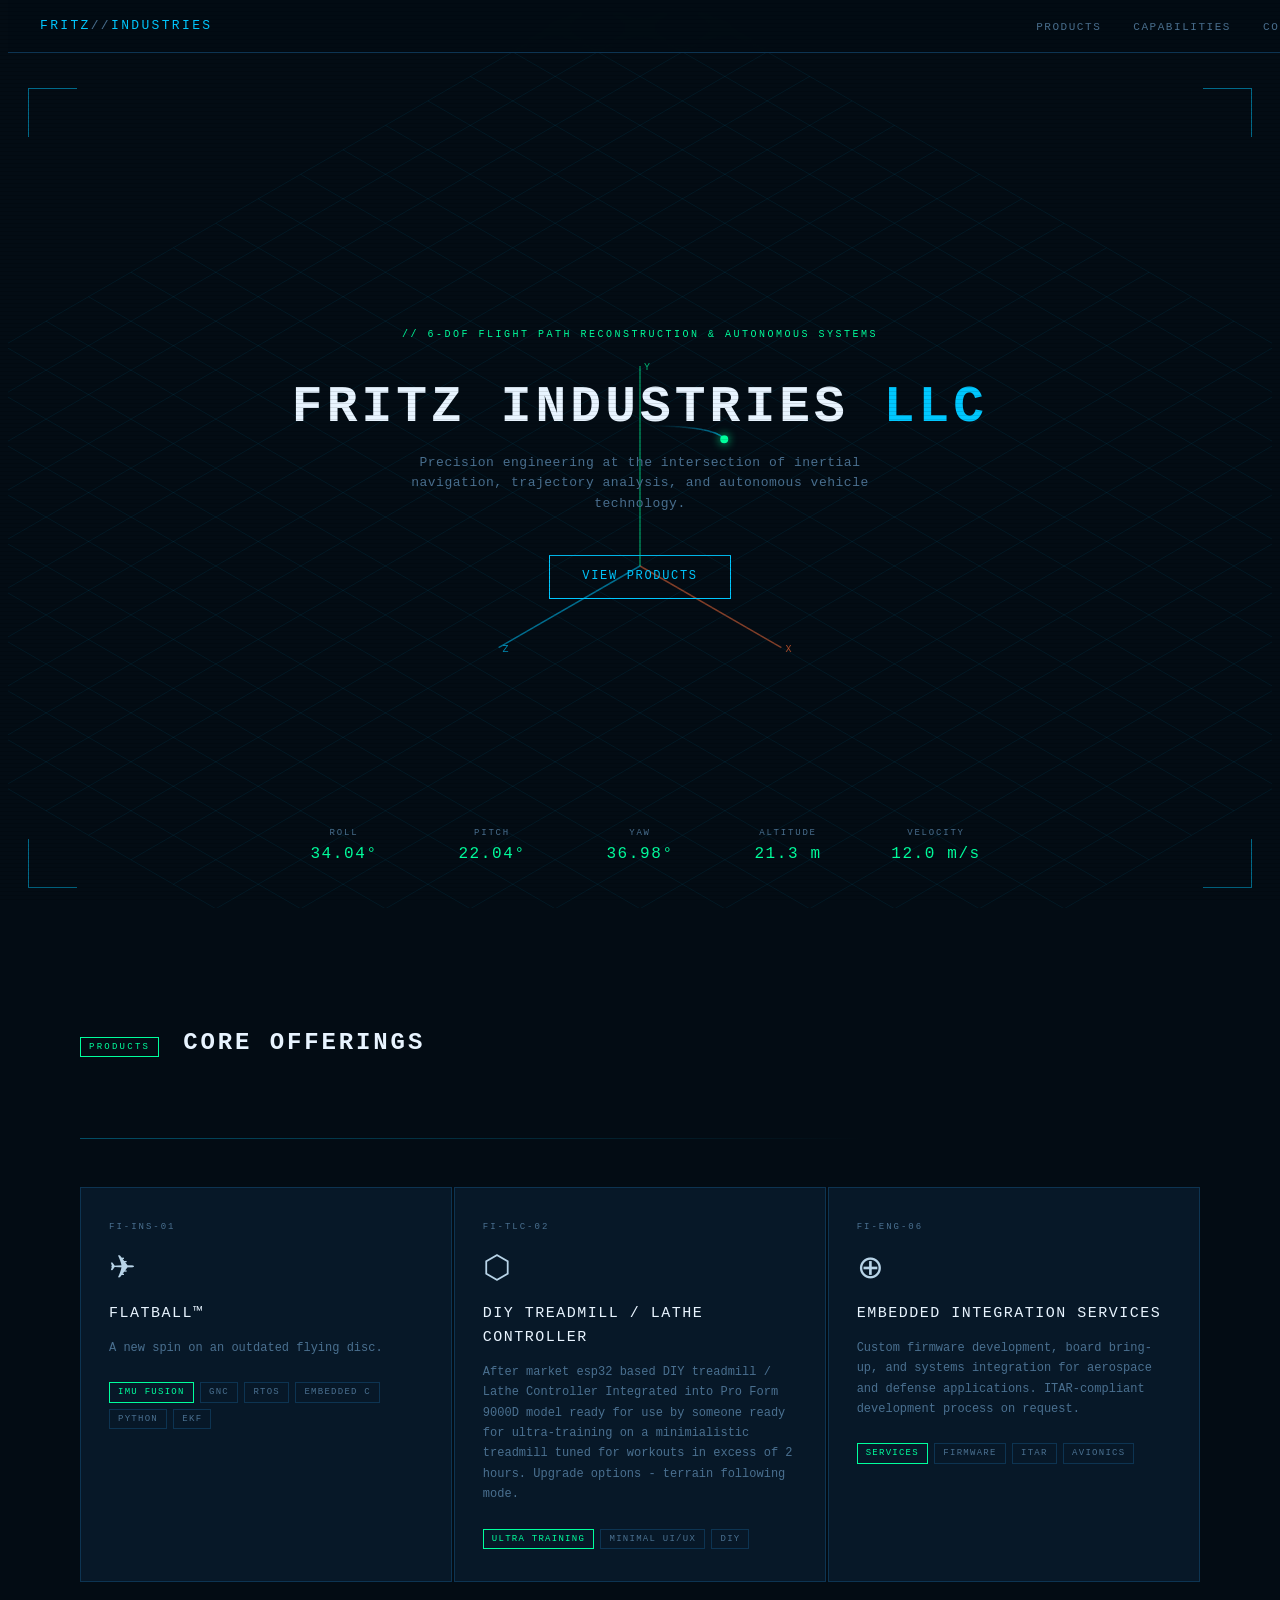
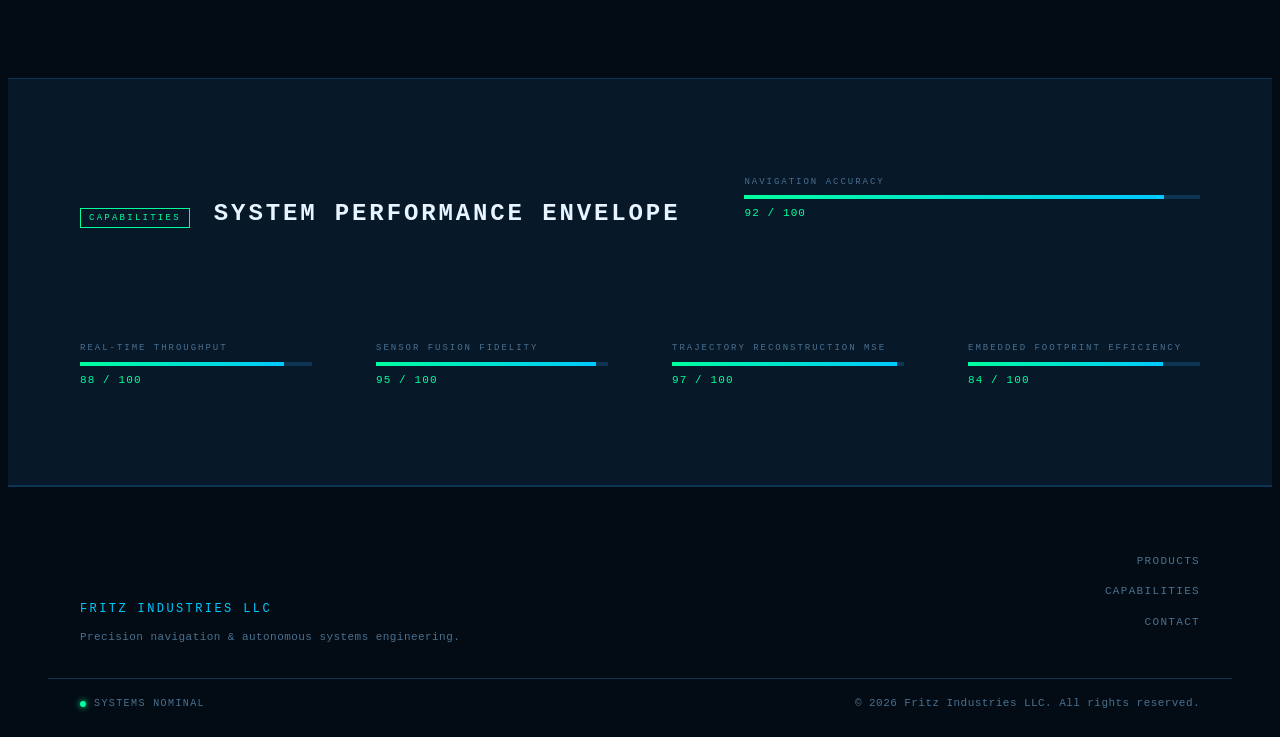
==== index.html @ d52415a7 "misc - fritz industries llc - landing page overhaul" ====
<!DOCTYPE html>
<html lang="en">
<head>
  <meta charset="UTF-8" />
  <meta name="viewport" content="width=device-width, initial-scale=1.0" />
  <title>Fritz Industries LLC</title>
  <link rel="stylesheet" href="/css/style.css" />
</head>
<body>

  <!-- ── Navigation ─────────────────────────────────────────────── -->
  <nav>
    <div class="nav-brand">Fritz<span>//</span>Industries</div>
    <ul class="nav-links">
      <li><a href="#products">Products</a></li>
      <li><a href="#capabilities">Capabilities</a></li>
      <li><a href="mailto:contact@fritzindustries.com">Contact</a></li>
    </ul>
  </nav>

  <!-- ── Hero ───────────────────────────────────────────────────── -->
  <div id="hero">
    <canvas id="flight-canvas"></canvas>

    <div class="bracket bracket-tl"></div>
    <div class="bracket bracket-tr"></div>
    <div class="bracket bracket-bl"></div>
    <div class="bracket bracket-br"></div>

    <div class="hero-content">
      <p class="hero-tag">// 6-DOF Flight Path Reconstruction &amp; Autonomous Systems</p>
      <h1 class="hero-title">Fritz&nbsp;Industries&nbsp;<em>LLC</em></h1>
      <p class="hero-sub">
        Precision engineering at the intersection of inertial navigation,
        trajectory analysis, and autonomous vehicle technology.
      </p>
      <a href="#products" class="hero-cta">View Products</a>
    </div>

    <div class="hud-strip">
      <div class="hud-item">
        <div class="hud-label">Roll</div>
        <div class="hud-value" id="hud-roll">0.00°</div>
      </div>
      <div class="hud-item">
        <div class="hud-label">Pitch</div>
        <div class="hud-value" id="hud-pitch">0.00°</div>
      </div>
      <div class="hud-item">
        <div class="hud-label">Yaw</div>
        <div class="hud-value" id="hud-yaw">0.00°</div>
      </div>
      <div class="hud-item">
        <div class="hud-label">Altitude</div>
        <div class="hud-value" id="hud-alt">0 m</div>
      </div>
      <div class="hud-item">
        <div class="hud-label">Velocity</div>
        <div class="hud-value" id="hud-vel">0 m/s</div>
      </div>
    </div>
  </div>

  <!-- ── Products ───────────────────────────────────────────────── -->
  <div id="products">
    <section>
      <div class="section-header">
        <span class="section-tag">Products</span>
        <h2 class="section-title">Core Offerings</h2>
      </div>
      <div class="divider"></div>

      <div class="products-grid">

        <div class="product-card">
          <div class="product-id">FI-INS-01</div>
          <span class="product-icon">✈</span>
          <div class="product-name">
		  <a 
			href="https://fritz-industries-llc.github.io/flatball/" 
			style="text-decoration: none; color: inherit;"
		  >
		  FLATBALL™
		  </a>
		  </div>
          <p class="product-desc">
			A new spin on an outdated flying disc.
          </p>
          <div class="product-tags">
            <span class="tag tag-accent">IMU Fusion</span>
            <span class="tag">GNC</span>
            <span class="tag">RTOS</span>
            <span class="tag">Embedded C</span>
            <span class="tag">Python</span>
            <span class="tag">EKF</span>
          </div>
        </div>

        <div class="product-card">
          <div class="product-id">FI-TLC-02</div>
          <span class="product-icon">⬡</span>
          <div class="product-name">DIY Treadmill / Lathe Controller</div>
          <p class="product-desc">
			After market esp32 based DIY treadmill / Lathe Controller
			Integrated into Pro Form 9000D model ready for use by someone
			ready for ultra-training on a minimialistic treadmill tuned for
			workouts in excess of 2 hours.
			Upgrade options - terrain following mode.
          </p>
          <div class="product-tags">
            <span class="tag tag-accent">Ultra Training</span>
            <span class="tag">Minimal UI/UX</span>
            <span class="tag">DIY</span>
          </div>
        </div>

        <div class="product-card">
          <div class="product-id">FI-ENG-06</div>
          <span class="product-icon">⊕</span>
          <div class="product-name">Embedded Integration Services</div>
          <p class="product-desc">
            Custom firmware development, board bring-up, and systems integration
            for aerospace and defense applications. ITAR-compliant development
            process on request.
          </p>
          <div class="product-tags">
            <span class="tag tag-accent">Services</span>
            <span class="tag">Firmware</span>
            <span class="tag">ITAR</span>
            <span class="tag">Avionics</span>
          </div>
        </div>

      </div>
    </section>
  </div>

  <!-- ── Capabilities ────────────────────────────────────────────── -->
  <div id="capabilities">
    <section>
      <div class="section-header">
        <span class="section-tag">Capabilities</span>
        <h2 class="section-title">System Performance Envelope</h2>
      </div>

      <div class="capability">
        <div class="cap-label">Navigation Accuracy</div>
        <div class="cap-bar-wrap"><div class="cap-bar" data-width="92" style="width:0"></div></div>
        <div class="cap-value">92 / 100</div>
      </div>

      <div class="capability">
        <div class="cap-label">Real-Time Throughput</div>
        <div class="cap-bar-wrap"><div class="cap-bar" data-width="88" style="width:0"></div></div>
        <div class="cap-value">88 / 100</div>
      </div>

      <div class="capability">
        <div class="cap-label">Sensor Fusion Fidelity</div>
        <div class="cap-bar-wrap"><div class="cap-bar" data-width="95" style="width:0"></div></div>
        <div class="cap-value">95 / 100</div>
      </div>

      <div class="capability">
        <div class="cap-label">Trajectory Reconstruction MSE</div>
        <div class="cap-bar-wrap"><div class="cap-bar" data-width="97" style="width:0"></div></div>
        <div class="cap-value">97 / 100</div>
      </div>

      <div class="capability">
        <div class="cap-label">Embedded Footprint Efficiency</div>
        <div class="cap-bar-wrap"><div class="cap-bar" data-width="84" style="width:0"></div></div>
        <div class="cap-value">84 / 100</div>
      </div>
    </section>
  </div>

  <!-- ── Footer ─────────────────────────────────────────────────── -->
  <footer>
    <div class="footer-inner">
      <div>
        <div class="footer-brand">Fritz Industries LLC</div>
        <div class="footer-copy">
          Precision navigation &amp; autonomous systems engineering.
        </div>
      </div>
      <ul class="footer-links">
        <li><a href="#products">Products</a></li>
        <li><a href="#capabilities">Capabilities</a></li>
        <li><a href="mailto:contact@fritzindustries.com">Contact</a></li>
      </ul>
    </div>
    <div class="footer-bottom">
      <div class="footer-status">
        <span class="status-dot"></span>
        Systems nominal
      </div>
      <div class="footer-copy">
        &copy; <span id="yr"></span> Fritz Industries LLC. All rights reserved.
      </div>
    </div>
  </footer>

  <!-- ── Scripts ─────────────────────────────────────────────────── -->
  <script>
    /* ── Year ─────────────────────────────────────────────────── */
    document.getElementById('yr').textContent = new Date().getFullYear();

    /* ── Capability bars (Intersection Observer) ──────────────── */
    const bars = document.querySelectorAll('.cap-bar');
    const barObserver = new IntersectionObserver((entries) => {
      entries.forEach(e => {
        if (e.isIntersecting) {
          const w = e.target.dataset.width;
          e.target.style.width = w + '%';
          barObserver.unobserve(e.target);
        }
      });
    }, { threshold: 0.2 });
    bars.forEach(b => barObserver.observe(b));

    /* ── 6-DOF Flight Path Canvas ─────────────────────────────── */
    (function () {
      const canvas = document.getElementById('flight-canvas');
      const ctx    = canvas.getContext('2d');

      // Simulation state
      const sim = {
        t: 0,
        roll: 0, pitch: 0, yaw: 0,
        x: 0, y: 0, z: 0,
        vx: 0, vy: 0, vz: 0,
      };

      // Stored path in screen-space
      const pathPts = [];
      const MAX_PTS = 600;

      function resize() {
        canvas.width  = canvas.offsetWidth;
        canvas.height = canvas.offsetHeight;
      }
      window.addEventListener('resize', resize);
      resize();

      // Project a 3-D point (x, y, z) — simple isometric-ish projection
      function project(x, y, z, cx, cy, scale) {
        const ix = cx + (x - z) * 0.707 * scale;
        const iy = cy + (x + z) * 0.408 * scale - y * scale;
        return [ix, iy];
      }

      // Draw a dim grid on the "floor" (y = 0 plane)
      function drawGrid(cx, cy, scale) {
        ctx.strokeStyle = 'rgba(0,200,255,0.07)';
        ctx.lineWidth = 1;
        const N = 12, S = 6;
        for (let i = -N; i <= N; i++) {
          const [ax, ay] = project(i * S, 0, -N * S, cx, cy, scale);
          const [bx, by] = project(i * S, 0,  N * S, cx, cy, scale);
          ctx.beginPath();
          ctx.moveTo(ax, ay);
          ctx.lineTo(bx, by);
          ctx.stroke();

          const [cx2, cy2] = project(-N * S, 0, i * S, cx, cy, scale);
          const [dx2, dy2] = project( N * S, 0, i * S, cx, cy, scale);
          ctx.beginPath();
          ctx.moveTo(cx2, cy2);
          ctx.lineTo(dx2, dy2);
          ctx.stroke();
        }
      }

      // Draw axes
      function drawAxes(cx, cy, scale) {
        const O = project(0, 0, 0, cx, cy, scale);
        const axes = [
          { end: project(20, 0, 0, cx, cy, scale), color: '#ff6b35', label: 'X' },
          { end: project(0, 20, 0, cx, cy, scale), color: '#00ff9d', label: 'Y' },
          { end: project(0, 0, 20, cx, cy, scale), color: '#00c8ff', label: 'Z' },
        ];
        axes.forEach(a => {
          ctx.strokeStyle = a.color;
          ctx.lineWidth = 1.5;
          ctx.globalAlpha = 0.5;
          ctx.beginPath();
          ctx.moveTo(O[0], O[1]);
          ctx.lineTo(a.end[0], a.end[1]);
          ctx.stroke();
          ctx.globalAlpha = 0.7;
          ctx.fillStyle = a.color;
          ctx.font = '10px Courier New';
          ctx.fillText(a.label, a.end[0] + 4, a.end[1] + 4);
        });
        ctx.globalAlpha = 1;
      }

      // Simulate 6-DOF motion (smooth Lissajous-inspired trajectory)
      function stepSim(dt) {
        sim.t += dt;
        const t = sim.t;

        // Angular rates (simple sinusoidal)
        sim.roll  += (Math.sin(t * 0.4) * 35 + Math.cos(t * 0.7) * 15) * dt;
        sim.pitch += (Math.sin(t * 0.3) * 25 + Math.cos(t * 0.5) * 10) * dt;
        sim.yaw   += (Math.cos(t * 0.25) * 20 + Math.sin(t * 0.6) * 12) * dt;

        // Body-frame velocity → world-frame (simplified)
        const cr = Math.cos(sim.roll  * Math.PI / 180);
        const sr = Math.sin(sim.roll  * Math.PI / 180);
        const cp = Math.cos(sim.pitch * Math.PI / 180);
        const sp = Math.sin(sim.pitch * Math.PI / 180);
        const cy = Math.cos(sim.yaw   * Math.PI / 180);
        const sy = Math.sin(sim.yaw   * Math.PI / 180);

        const spd = 12;
        sim.vx = spd * (cp * cy);
        sim.vy = spd * (sr * sp * cy - cr * sy);
        sim.vz = spd * (cr * sp * cy + sr * sy);

        sim.x += sim.vx * dt;
        sim.y += sim.vy * dt;
        sim.z += sim.vz * dt;

        // Altitude oscillation
        sim.y = Math.sin(t * 0.18) * 28 + Math.cos(t * 0.11) * 14;
      }

      let last = 0;
      function frame(ts) {
        const dt = Math.min((ts - last) / 1000, 0.05);
        last = ts;

        const W = canvas.width, H = canvas.height;
        ctx.clearRect(0, 0, W, H);

        const cx    = W * 0.5;
        const cy    = H * 0.62;
        const scale = Math.min(W, H) / 90;

        drawGrid(cx, cy, scale);
        drawAxes(cx, cy, scale);

        stepSim(dt);

        // Record projected point
        const [px, py] = project(sim.x % 60, sim.y, sim.z % 60, cx, cy, scale);
        pathPts.push([px, py]);
        if (pathPts.length > MAX_PTS) pathPts.shift();

        // Draw path
        if (pathPts.length > 2) {
          ctx.lineWidth = 1.5;
          for (let i = 1; i < pathPts.length; i++) {
            const alpha = (i / pathPts.length) * 0.85;
            ctx.strokeStyle = `rgba(0, 200, 255, ${alpha})`;
            ctx.beginPath();
            ctx.moveTo(pathPts[i - 1][0], pathPts[i - 1][1]);
            ctx.lineTo(pathPts[i][0],     pathPts[i][1]);
            ctx.stroke();
          }
          // Current position dot
          const last2 = pathPts[pathPts.length - 1];
          ctx.fillStyle = '#00ff9d';
          ctx.shadowColor = '#00ff9d';
          ctx.shadowBlur = 10;
          ctx.beginPath();
          ctx.arc(last2[0], last2[1], 4, 0, Math.PI * 2);
          ctx.fill();
          ctx.shadowBlur = 0;
        }

        // Update HUD readouts
        document.getElementById('hud-roll').textContent  = (sim.roll % 360).toFixed(2) + '°';
        document.getElementById('hud-pitch').textContent = (sim.pitch % 360).toFixed(2) + '°';
        document.getElementById('hud-yaw').textContent   = (sim.yaw % 360).toFixed(2) + '°';
        document.getElementById('hud-alt').textContent   = sim.y.toFixed(1) + ' m';
        const vel = Math.sqrt(sim.vx*sim.vx + sim.vy*sim.vy + sim.vz*sim.vz);
        document.getElementById('hud-vel').textContent   = vel.toFixed(1) + ' m/s';

        requestAnimationFrame(frame);
      }

      requestAnimationFrame(frame);
    })();
  </script>

</body>
</html>
---- css/style.css ----
<style>
    /* ─── Reset & Base ─────────────────────────────────────────── */
    *, *::before, *::after { box-sizing: border-box; margin: 0; padding: 0; }

    :root {
      --bg:        #030c14;
      --surface:   #071828;
      --border:    #0d3452;
      --accent:    #00c8ff;
      --accent2:   #00ff9d;
      --warn:      #ff6b35;
      --text:      #b8d4e8;
      --text-dim:  #4a7090;
      --mono:      "Courier New", Courier, monospace;
    }

    html { scroll-behavior: smooth; }

    body {
      background: var(--bg);
      color: var(--text);
      font-family: var(--mono);
      font-size: 14px;
      line-height: 1.6;
      overflow-x: hidden;
    }

    a { color: var(--accent); text-decoration: none; }
    a:hover { color: var(--accent2); }

    /* ─── Scanline overlay ──────────────────────────────────────── */
    body::after {
      content: "";
      position: fixed;
      inset: 0;
      background: repeating-linear-gradient(
        to bottom,
        transparent 0px,
        transparent 3px,
        rgba(0,0,0,0.10) 3px,
        rgba(0,0,0,0.10) 4px
      );
      pointer-events: none;
      z-index: 9999;
    }

    /* ─── Navigation ────────────────────────────────────────────── */
    nav {
      position: fixed;
      top: 0;
      width: 100%;
      background: rgba(3, 12, 20, 0.92);
      border-bottom: 1px solid var(--border);
      backdrop-filter: blur(6px);
      z-index: 100;
      padding: 0 2rem;
      display: flex;
      align-items: center;
      justify-content: space-between;
      height: 52px;
    }

    .nav-brand {
      font-size: 13px;
      letter-spacing: 0.18em;
      text-transform: uppercase;
      color: var(--accent);
      white-space: nowrap;
    }
    .nav-brand span { color: var(--text-dim); }

    .nav-links { display: flex; gap: 2rem; list-style: none; }
    .nav-links a {
      font-size: 11px;
      letter-spacing: 0.14em;
      text-transform: uppercase;
      color: var(--text-dim);
      transition: color 0.2s;
    }
    .nav-links a:hover { color: var(--accent); }

    /* ─── Hero ──────────────────────────────────────────────────── */
    #hero {
      position: relative;
      min-height: 100vh;
      display: flex;
      flex-direction: column;
      align-items: center;
      justify-content: center;
      overflow: hidden;
    }

    #flight-canvas {
      position: absolute;
      inset: 0;
      width: 100%;
      height: 100%;
    }

    .hero-content {
      position: relative;
      z-index: 2;
      text-align: center;
      padding: 0 1.5rem;
      max-width: 800px;
    }

    .hero-tag {
      font-size: 10px;
      letter-spacing: 0.25em;
      text-transform: uppercase;
      color: var(--accent2);
      margin-bottom: 1.2rem;
    }

    .hero-title {
      font-size: clamp(1.8rem, 5vw, 3.2rem);
      letter-spacing: 0.08em;
      text-transform: uppercase;
      color: #e8f4ff;
      line-height: 1.15;
      margin-bottom: 1rem;
    }

    .hero-title em {
      font-style: normal;
      color: var(--accent);
    }

    .hero-sub {
      font-size: 13px;
      color: var(--text-dim);
      max-width: 520px;
      margin: 0 auto 2.5rem;
      letter-spacing: 0.04em;
    }

    .hero-cta {
      display: inline-block;
      border: 1px solid var(--accent);
      color: var(--accent);
      padding: 0.7rem 2rem;
      letter-spacing: 0.14em;
      text-transform: uppercase;
      font-size: 12px;
      transition: background 0.2s, color 0.2s;
    }
    .hero-cta:hover {
      background: var(--accent);
      color: var(--bg);
    }

    /* HUD readouts */
    .hud-strip {
      position: absolute;
      bottom: 2.5rem;
      left: 0;
      right: 0;
      display: flex;
      justify-content: center;
      gap: 3rem;
      z-index: 2;
      flex-wrap: wrap;
      padding: 0 1rem;
    }

    .hud-item {
      text-align: center;
      min-width: 100px;
    }

    .hud-label {
      font-size: 9px;
      letter-spacing: 0.2em;
      text-transform: uppercase;
      color: var(--text-dim);
      margin-bottom: 2px;
    }

    .hud-value {
      font-size: 16px;
      letter-spacing: 0.1em;
      color: var(--accent2);
    }

    /* top-left / top-right corner brackets */
    .bracket {
      position: absolute;
      width: 48px;
      height: 48px;
      z-index: 2;
      opacity: 0.5;
    }
    .bracket-tl { top: 80px; left: 20px; border-top: 1px solid var(--accent); border-left: 1px solid var(--accent); }
    .bracket-tr { top: 80px; right: 20px; border-top: 1px solid var(--accent); border-right: 1px solid var(--accent); }
    .bracket-bl { bottom: 20px; left: 20px; border-bottom: 1px solid var(--accent); border-left: 1px solid var(--accent); }
    .bracket-br { bottom: 20px; right: 20px; border-bottom: 1px solid var(--accent); border-right: 1px solid var(--accent); }

    /* ─── Section Scaffold ──────────────────────────────────────── */
    section { padding: 6rem 2rem; max-width: 1120px; margin: 0 auto; }

    .section-header {
      margin-bottom: 3.5rem;
      display: flex;
      align-items: baseline;
      gap: 1.5rem;
    }

    .section-tag {
      font-size: 9px;
      letter-spacing: 0.25em;
      text-transform: uppercase;
      color: var(--accent2);
      border: 1px solid var(--accent2);
      padding: 2px 8px;
      white-space: nowrap;
    }

    .section-title {
      font-size: clamp(1.1rem, 2.5vw, 1.5rem);
      letter-spacing: 0.12em;
      text-transform: uppercase;
      color: #e8f4ff;
    }

    .divider {
      width: 100%;
      height: 1px;
      background: linear-gradient(to right, var(--accent) 0%, transparent 70%);
      margin-bottom: 3rem;
      opacity: 0.35;
    }

    /* ─── Products ──────────────────────────────────────────────── */
    #products { background: transparent; }

    .products-grid {
      display: grid;
      grid-template-columns: repeat(auto-fill, minmax(300px, 1fr));
      gap: 1.5px;
    }

    .product-card {
      background: var(--surface);
      border: 1px solid var(--border);
      padding: 2rem 1.75rem;
      position: relative;
      transition: border-color 0.25s, transform 0.2s;
      overflow: hidden;
    }

    .product-card::before {
      content: "";
      position: absolute;
      top: 0; left: 0; right: 0;
      height: 2px;
      background: linear-gradient(to right, var(--accent), transparent);
      opacity: 0;
      transition: opacity 0.25s;
    }

    .product-card:hover {
      border-color: var(--accent);
      transform: translateY(-3px);
    }
    .product-card:hover::before { opacity: 1; }

    .product-id {
      font-size: 9px;
      letter-spacing: 0.22em;
      text-transform: uppercase;
      color: var(--text-dim);
      margin-bottom: 1.2rem;
    }

    .product-icon {
      font-size: 2rem;
      margin-bottom: 1rem;
      display: block;
      line-height: 1;
    }

    .product-name {
      font-size: 15px;
      letter-spacing: 0.1em;
      text-transform: uppercase;
      color: #e8f4ff;
      margin-bottom: 0.75rem;
    }

    .product-desc {
      font-size: 12px;
      color: var(--text-dim);
      line-height: 1.7;
      margin-bottom: 1.5rem;
    }

    .product-tags {
      display: flex;
      flex-wrap: wrap;
      gap: 0.4rem;
    }

    .tag {
      font-size: 9px;
      letter-spacing: 0.14em;
      text-transform: uppercase;
      border: 1px solid var(--border);
      color: var(--text-dim);
      padding: 2px 8px;
    }

    .tag-accent { border-color: var(--accent2); color: var(--accent2); }

    /* ─── Capabilities Bar ──────────────────────────────────────── */
    #capabilities {
      border-top: 1px solid var(--border);
      border-bottom: 1px solid var(--border);
      background: var(--surface);
    }

    #capabilities section {
      display: flex;
      flex-wrap: wrap;
      gap: 2rem 4rem;
      align-items: flex-start;
    }

    .capability {
      flex: 1 1 220px;
    }

    .cap-label {
      font-size: 9px;
      letter-spacing: 0.22em;
      text-transform: uppercase;
      color: var(--text-dim);
      margin-bottom: 6px;
    }

    .cap-bar-wrap {
      height: 4px;
      background: var(--border);
      margin-bottom: 6px;
      position: relative;
    }

    .cap-bar {
      height: 100%;
      background: linear-gradient(to right, var(--accent2), var(--accent));
      transition: width 1.5s ease;
    }

    .cap-value {
      font-size: 11px;
      color: var(--accent2);
      letter-spacing: 0.1em;
    }

    /* ─── Footer ────────────────────────────────────────────────── */
    footer {
      border-top: 1px solid var(--border);
      background: var(--bg);
    }

    .footer-inner {
      max-width: 1120px;
      margin: 0 auto;
      padding: 3rem 2rem 2rem;
      display: grid;
      grid-template-columns: 1fr auto;
      gap: 2rem;
      align-items: end;
    }

    .footer-brand {
      font-size: 12px;
      letter-spacing: 0.2em;
      text-transform: uppercase;
      color: var(--accent);
      margin-bottom: 0.6rem;
    }

    .footer-copy {
      font-size: 11px;
      color: var(--text-dim);
      letter-spacing: 0.04em;
    }

    .footer-links {
      list-style: none;
      display: flex;
      flex-direction: column;
      align-items: flex-end;
      gap: 0.5rem;
    }

    .footer-links a {
      font-size: 11px;
      letter-spacing: 0.12em;
      text-transform: uppercase;
      color: var(--text-dim);
      transition: color 0.2s;
    }
    .footer-links a:hover { color: var(--accent); }

    .footer-bottom {
      max-width: 1120px;
      margin: 0 auto;
      padding: 1rem 2rem;
      border-top: 1px solid var(--border);
      display: flex;
      justify-content: space-between;
      align-items: center;
      flex-wrap: wrap;
      gap: 0.5rem;
    }

    .footer-status {
      display: flex;
      align-items: center;
      gap: 0.5rem;
      font-size: 10px;
      letter-spacing: 0.14em;
      text-transform: uppercase;
      color: var(--text-dim);
    }

    .status-dot {
      width: 6px; height: 6px;
      border-radius: 50%;
      background: var(--accent2);
      box-shadow: 0 0 6px var(--accent2);
      animation: pulse 2s infinite;
    }

    @keyframes pulse {
      0%, 100% { opacity: 1; }
      50%       { opacity: 0.3; }
    }

    /* ─── Responsive tweaks ─────────────────────────────────────── */
    @media (max-width: 640px) {
      .nav-links { display: none; }
      .hud-strip { gap: 1.5rem; }
      .footer-inner { grid-template-columns: 1fr; }
      .footer-links { align-items: flex-start; }
    }
  </style>
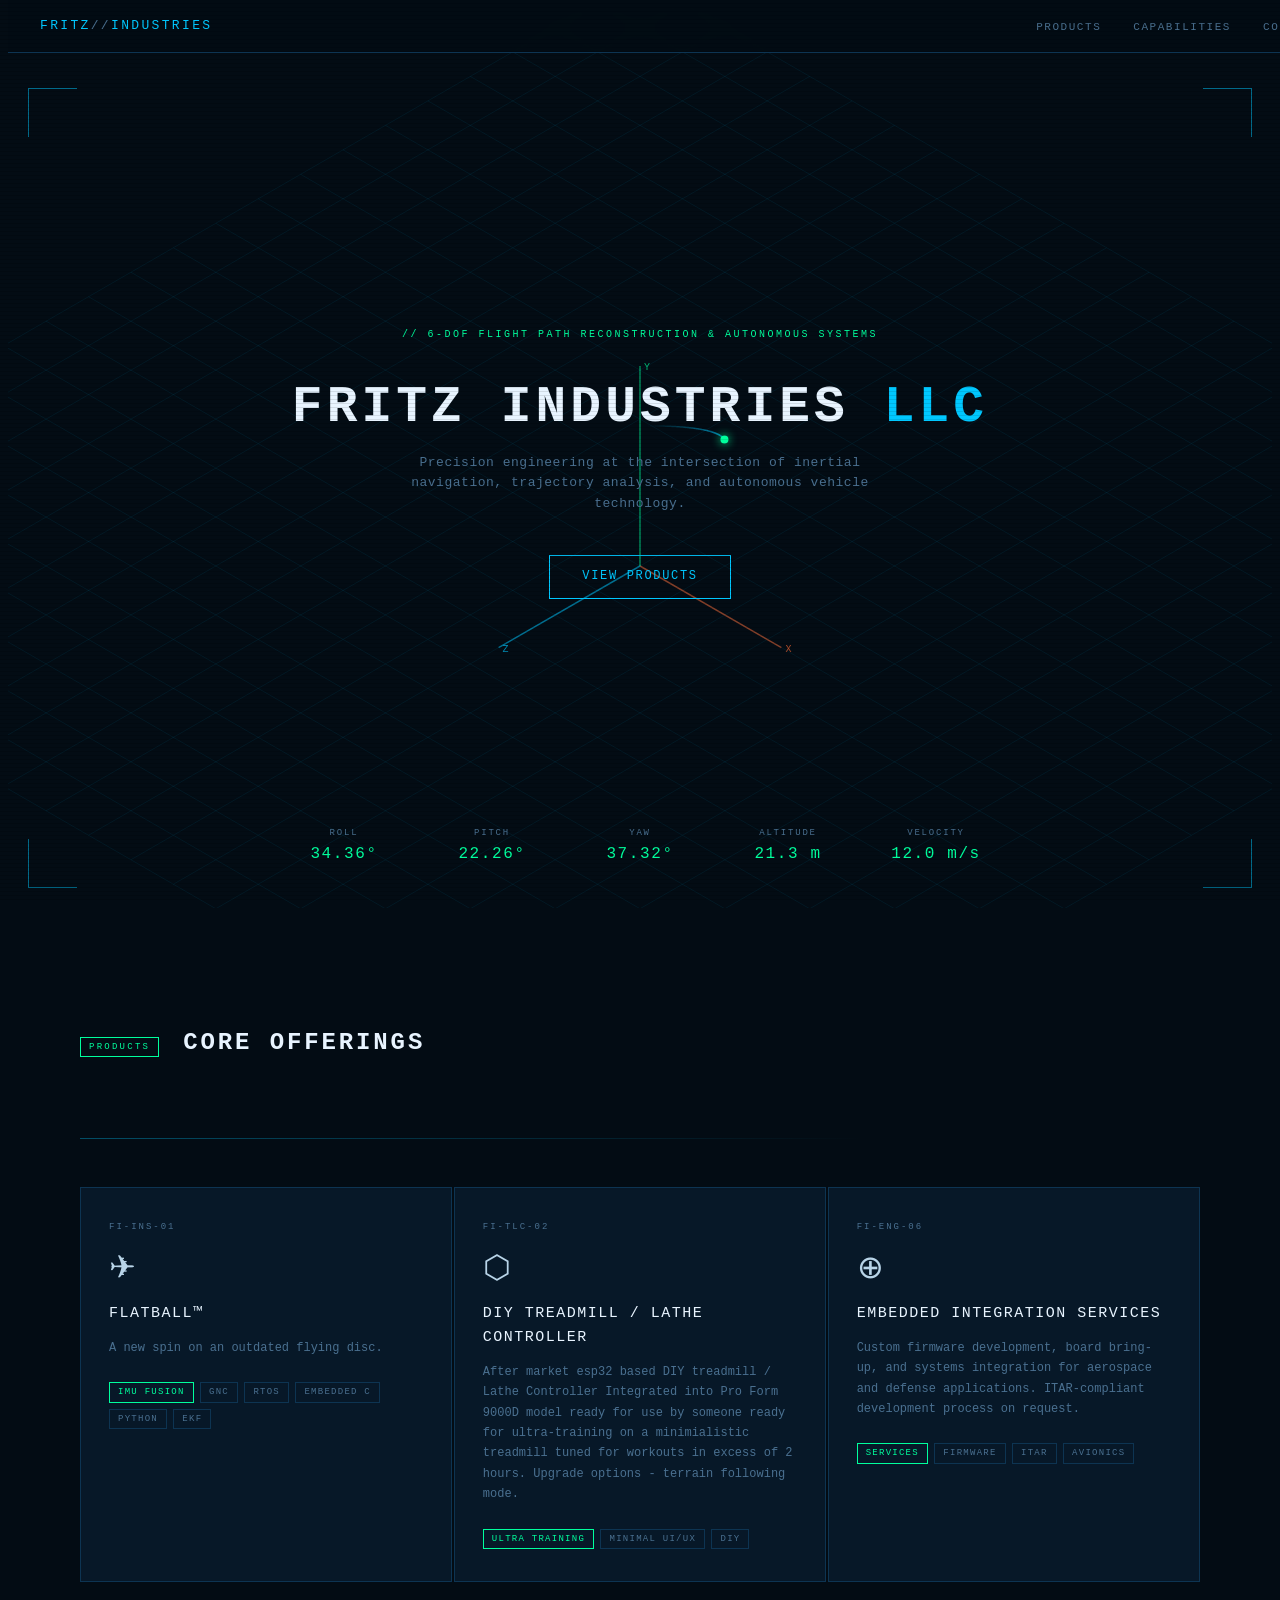
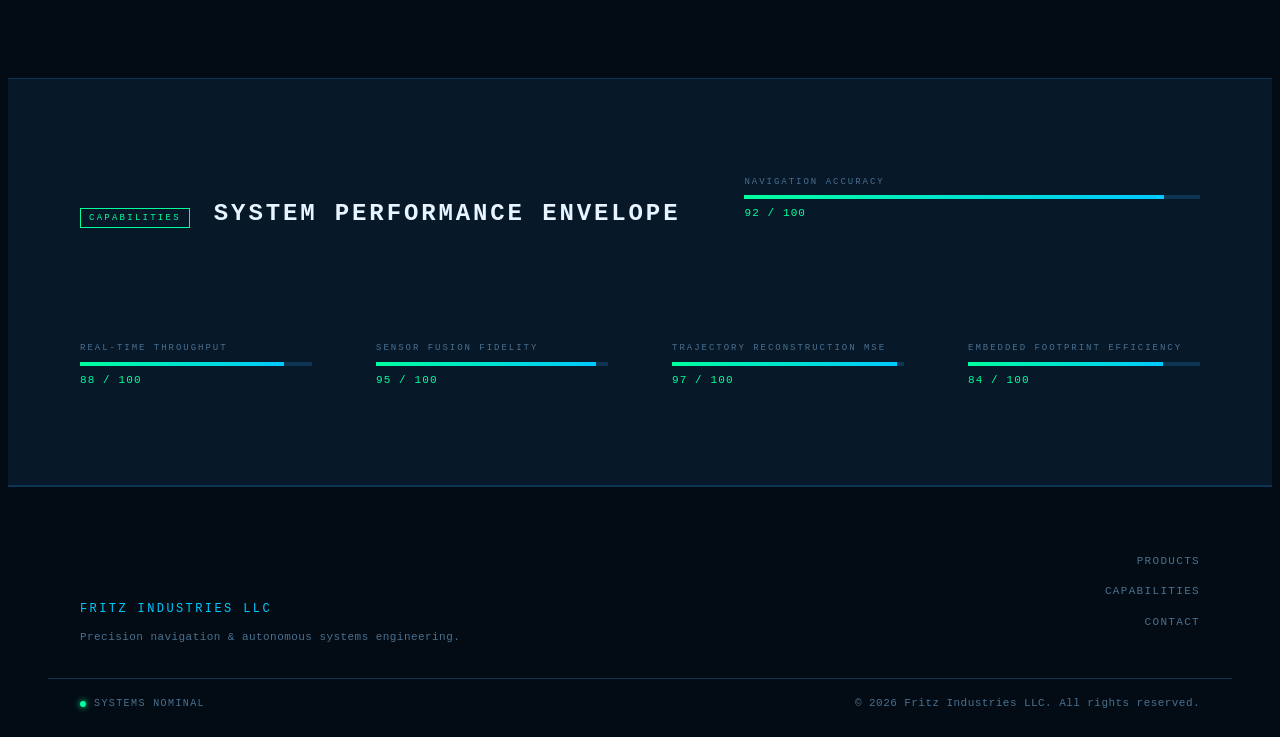
==== commit cf5c840a: "misc - fritz industries llc - landing page overhaul" ====
--- a/index.html
+++ b/index.html
@@ -77,7 +77,7 @@
           <span class="product-icon">✈</span>
           <div class="product-name">
 		  <a 
-			href="https://fritz-industries-llc.github.io/flatball/" 
+			href="https://fritz-industries-llc.github.io/products/flatball/index.html" 
 			style="text-decoration: none; color: inherit;"
 		  >
 		  FLATBALL™
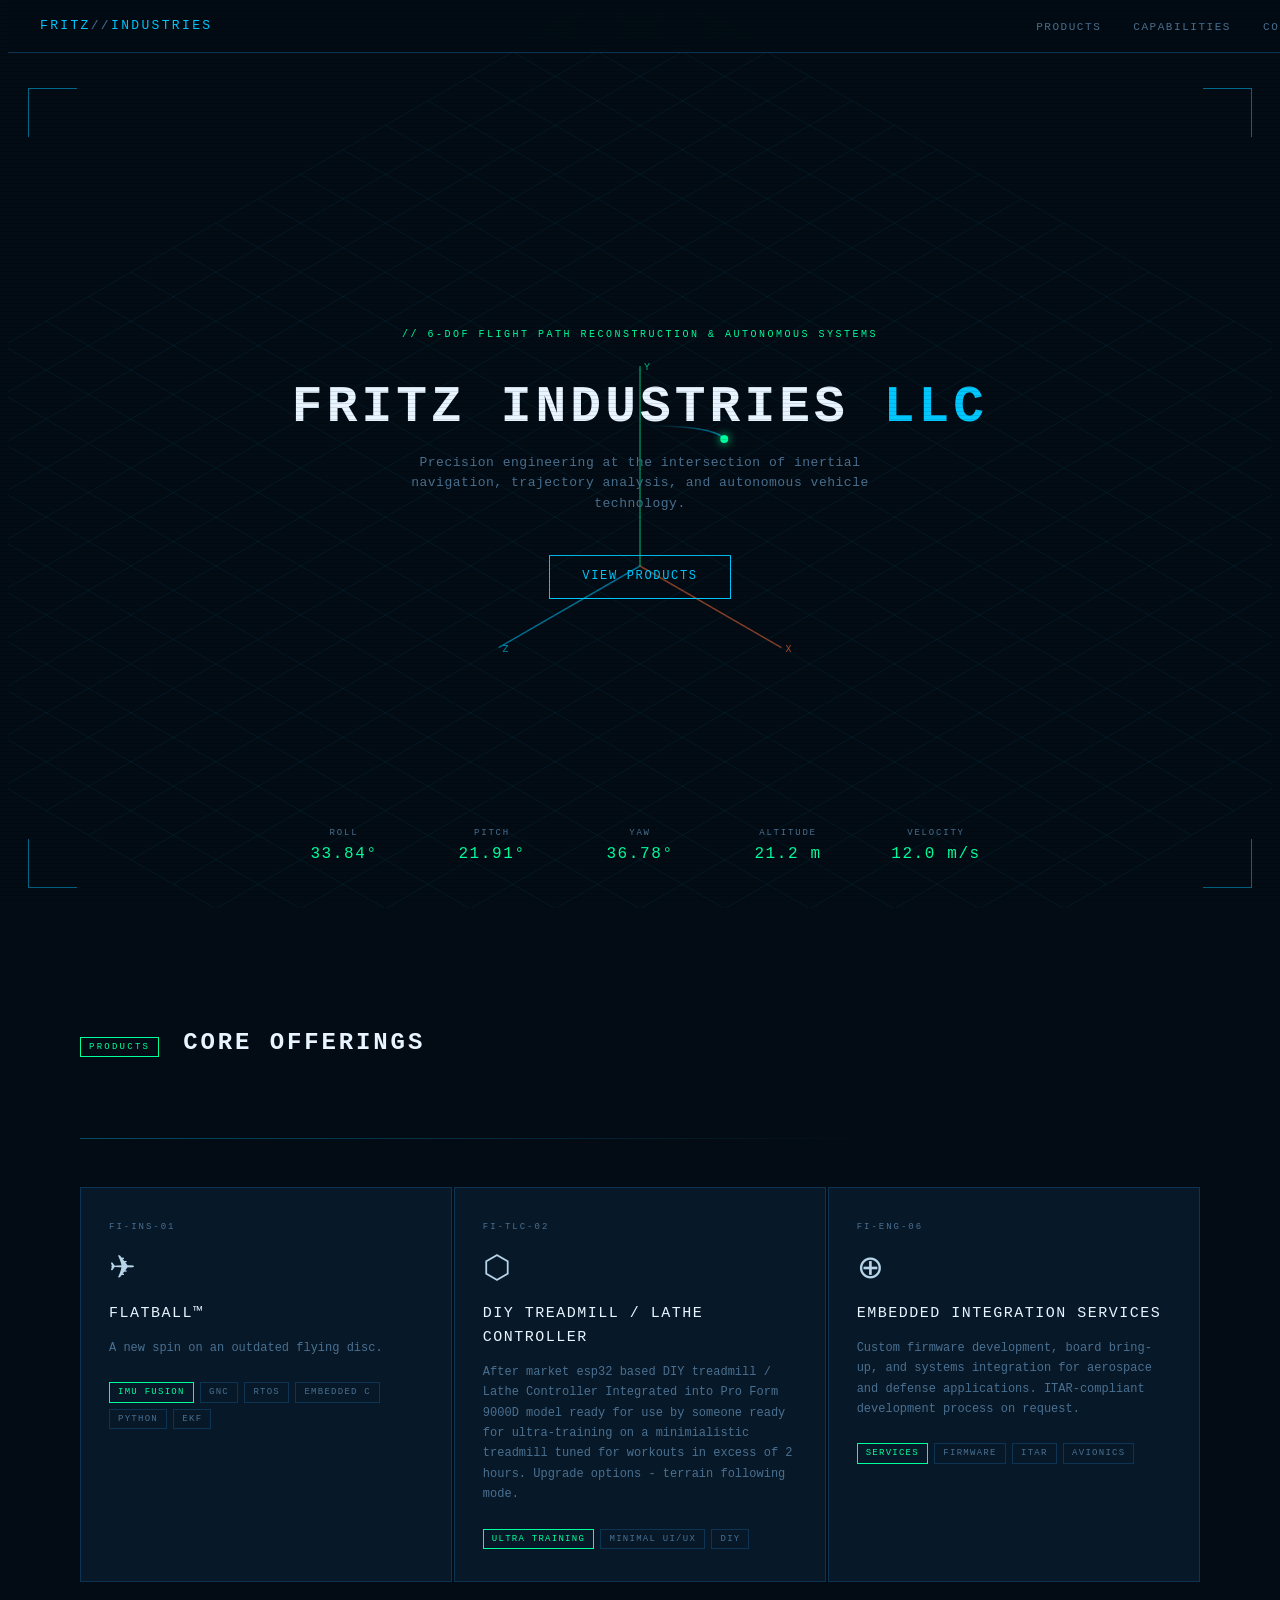
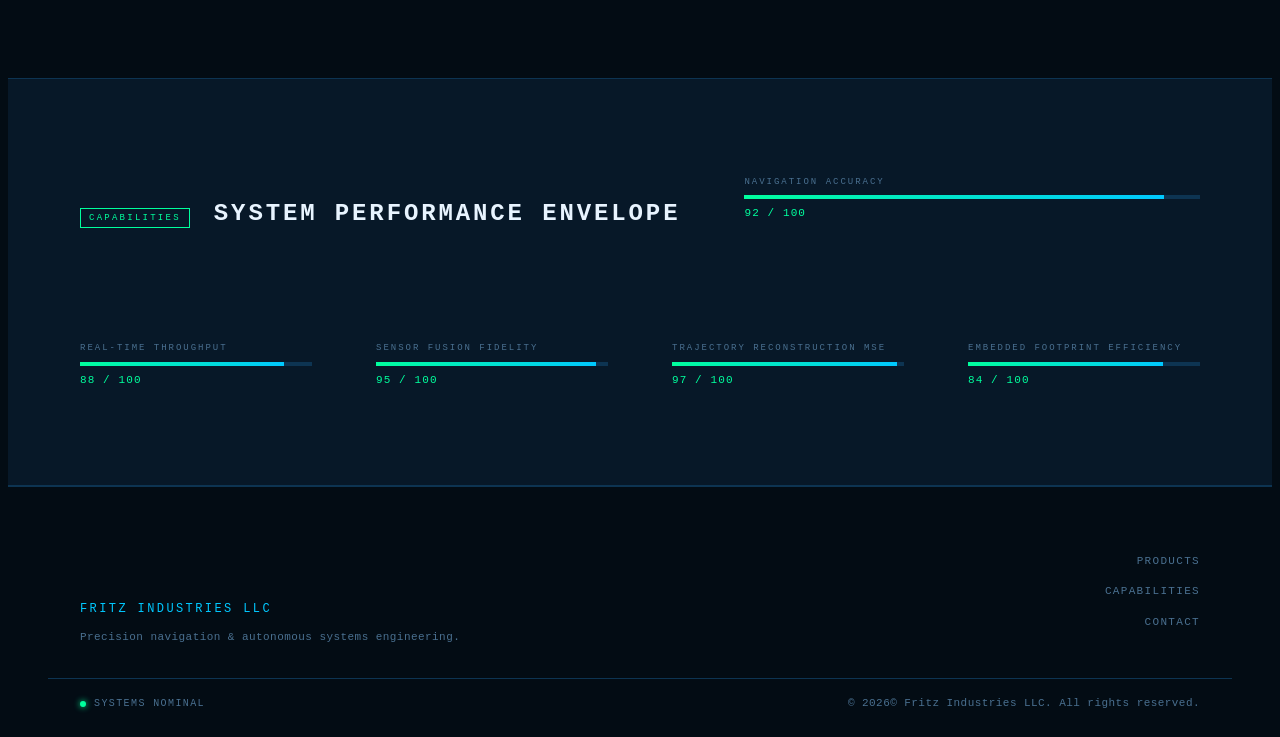
==== commit 4a02eb43: "misc - fritz industries llc - flatball --> flatball™ wherever possible..." ====
--- a/index.html
+++ b/index.html
@@ -196,7 +196,7 @@
         Systems nominal
       </div>
       <div class="footer-copy">
-        &copy; <span id="yr"></span> Fritz Industries LLC. All rights reserved.
+        &copy; <span id="yr"></span>© Fritz Industries LLC. All rights reserved.
       </div>
     </div>
   </footer>
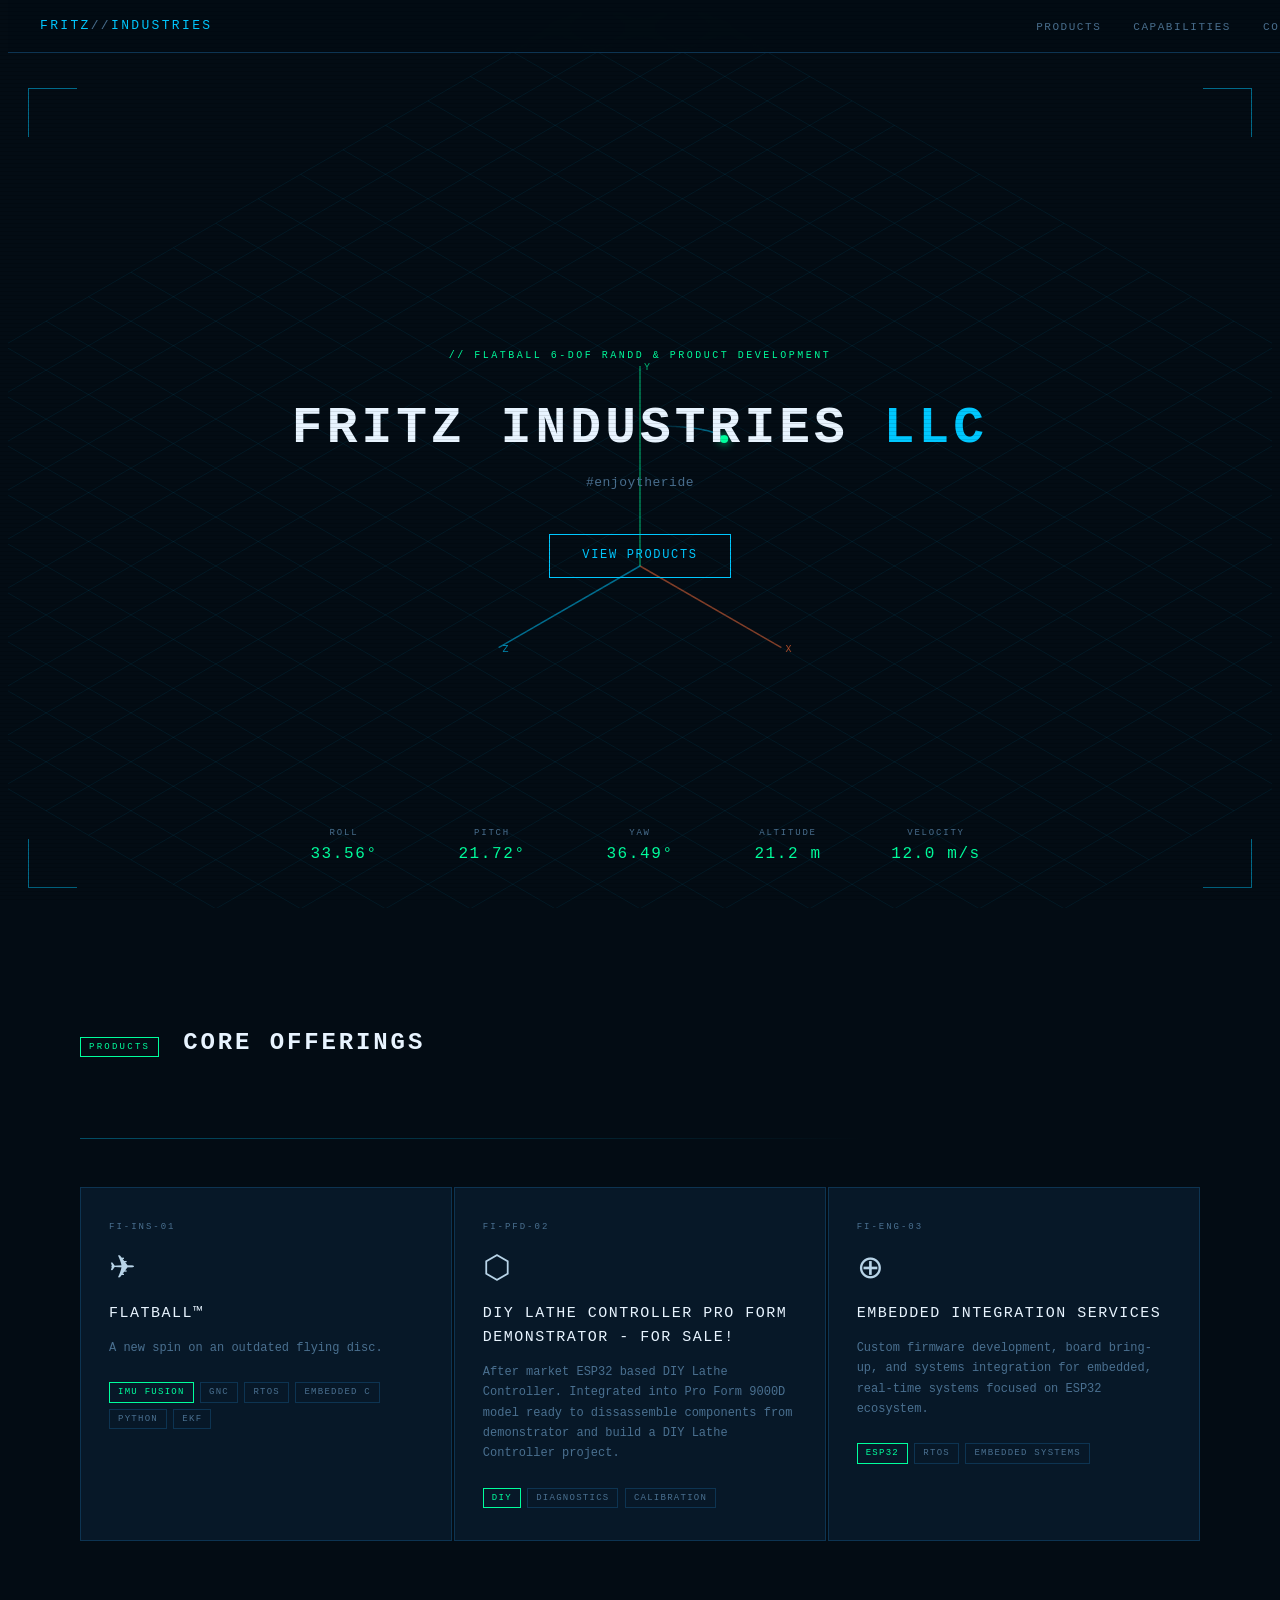
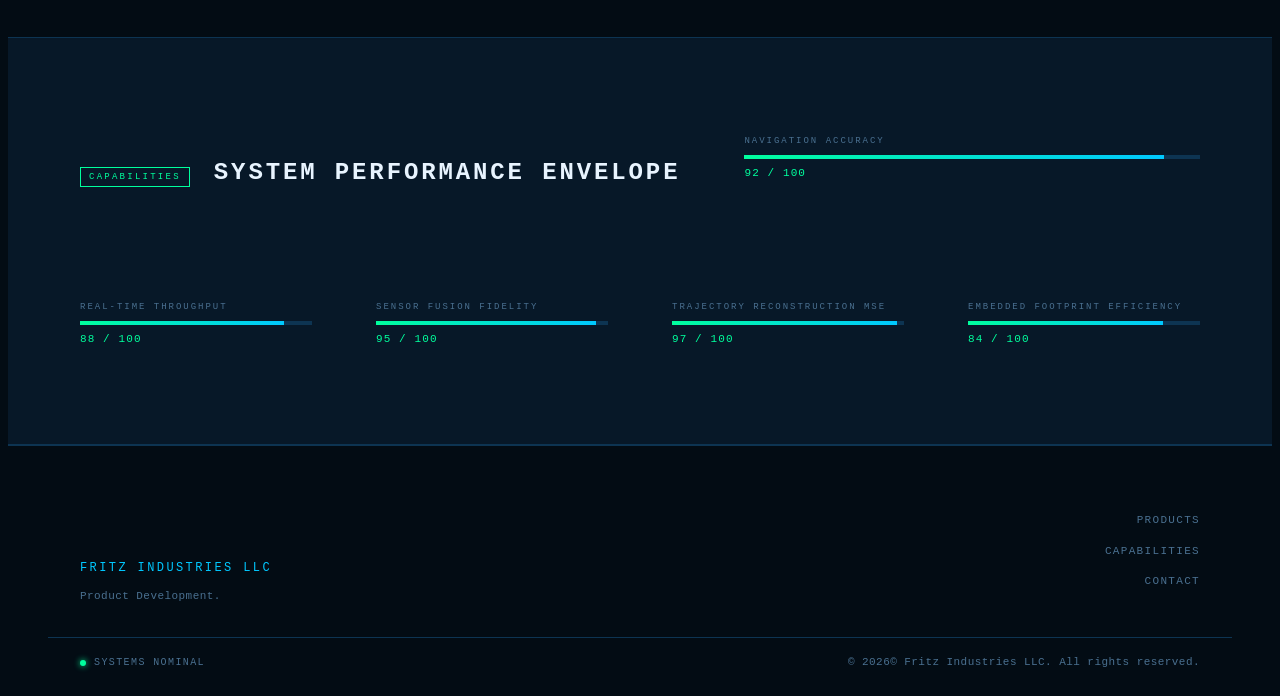
==== commit 8363eb42: "misc - fritz industries llc - landing page wip" ====
--- a/index.html
+++ b/index.html
@@ -28,11 +28,10 @@
     <div class="bracket bracket-br"></div>
 
     <div class="hero-content">
-      <p class="hero-tag">// 6-DOF Flight Path Reconstruction &amp; Autonomous Systems</p>
+      <p class="hero-tag">// Flatball 6-DOF RandD &amp; Product Development</p>
       <h1 class="hero-title">Fritz&nbsp;Industries&nbsp;<em>LLC</em></h1>
       <p class="hero-sub">
-        Precision engineering at the intersection of inertial navigation,
-        trajectory analysis, and autonomous vehicle technology.
+        #enjoytheride
       </p>
       <a href="#products" class="hero-cta">View Products</a>
     </div>
@@ -97,37 +96,39 @@
         </div>
 
         <div class="product-card">
-          <div class="product-id">FI-TLC-02</div>
+          <div class="product-id">FI-PFD-02</div>
           <span class="product-icon">⬡</span>
-          <div class="product-name">DIY Treadmill / Lathe Controller</div>
+          <div class="product-name">DIY Lathe Controller
+		  <a 
+			href="https://fritz-industries-llc.github.io/products/diy-lathe-controller/index.html" 
+			style="text-decoration: none; color: inherit;"
+		  >
+		  Pro Form Demonstrator - for sale!
+		  </a>
+		  </div>
           <p class="product-desc">
-			After market esp32 based DIY treadmill / Lathe Controller
-			Integrated into Pro Form 9000D model ready for use by someone
-			ready for ultra-training on a minimialistic treadmill tuned for
-			workouts in excess of 2 hours.
-			Upgrade options - terrain following mode.
+			After market ESP32 based DIY Lathe Controller.
+			Integrated into Pro Form 9000D model ready to dissassemble components from demonstrator and build a DIY Lathe Controller project.
           </p>
           <div class="product-tags">
-            <span class="tag tag-accent">Ultra Training</span>
-            <span class="tag">Minimal UI/UX</span>
-            <span class="tag">DIY</span>
+            <span class="tag tag-accent">DIY</span>
+            <span class="tag">Diagnostics</span>
+            <span class="tag">Calibration</span>
           </div>
         </div>
 
         <div class="product-card">
-          <div class="product-id">FI-ENG-06</div>
+          <div class="product-id">FI-ENG-03</div>
           <span class="product-icon">⊕</span>
           <div class="product-name">Embedded Integration Services</div>
           <p class="product-desc">
             Custom firmware development, board bring-up, and systems integration
-            for aerospace and defense applications. ITAR-compliant development
-            process on request.
+            for embedded, real-time systems focused on ESP32 ecosystem.
           </p>
           <div class="product-tags">
-            <span class="tag tag-accent">Services</span>
-            <span class="tag">Firmware</span>
-            <span class="tag">ITAR</span>
-            <span class="tag">Avionics</span>
+            <span class="tag tag-accent">ESP32</span>
+            <span class="tag">RTOS</span>
+            <span class="tag">Embedded Systems</span>
           </div>
         </div>
 
@@ -181,7 +182,7 @@
       <div>
         <div class="footer-brand">Fritz Industries LLC</div>
         <div class="footer-copy">
-          Precision navigation &amp; autonomous systems engineering.
+          Product Development.
         </div>
       </div>
       <ul class="footer-links">
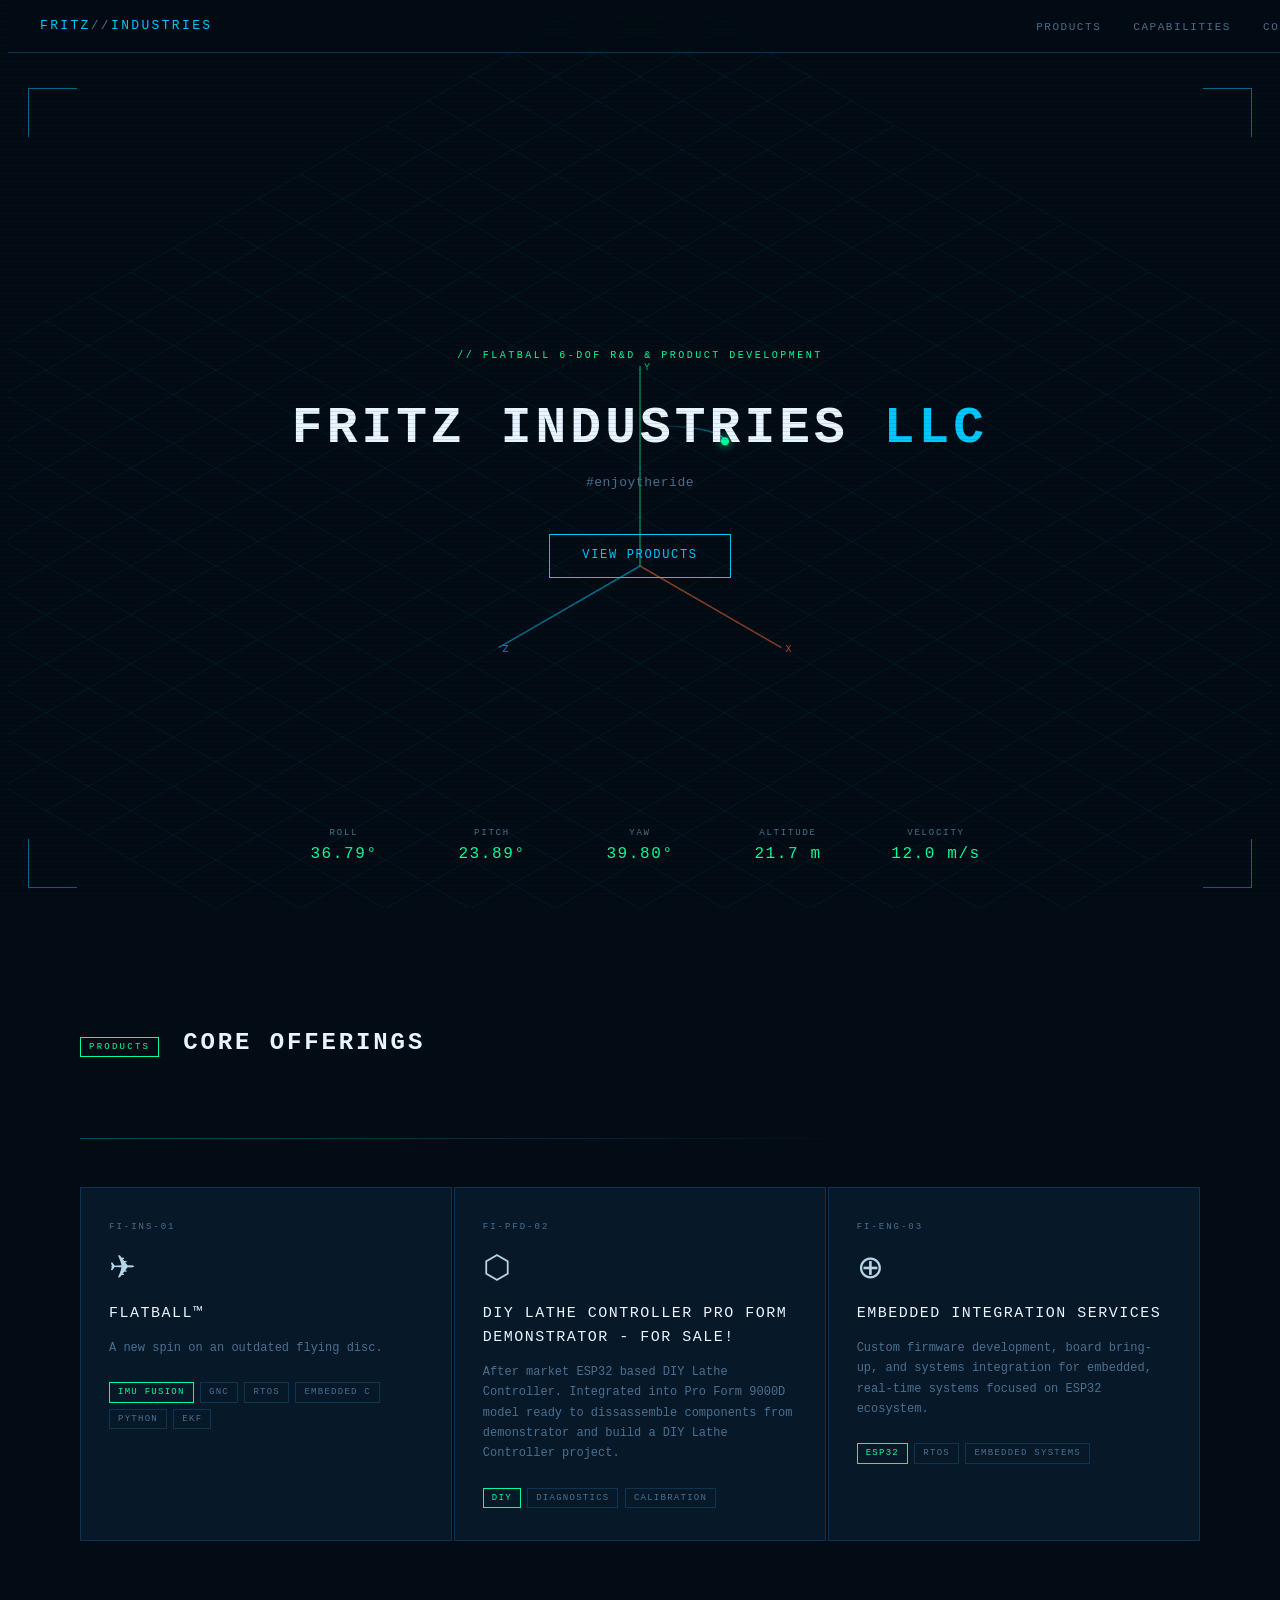
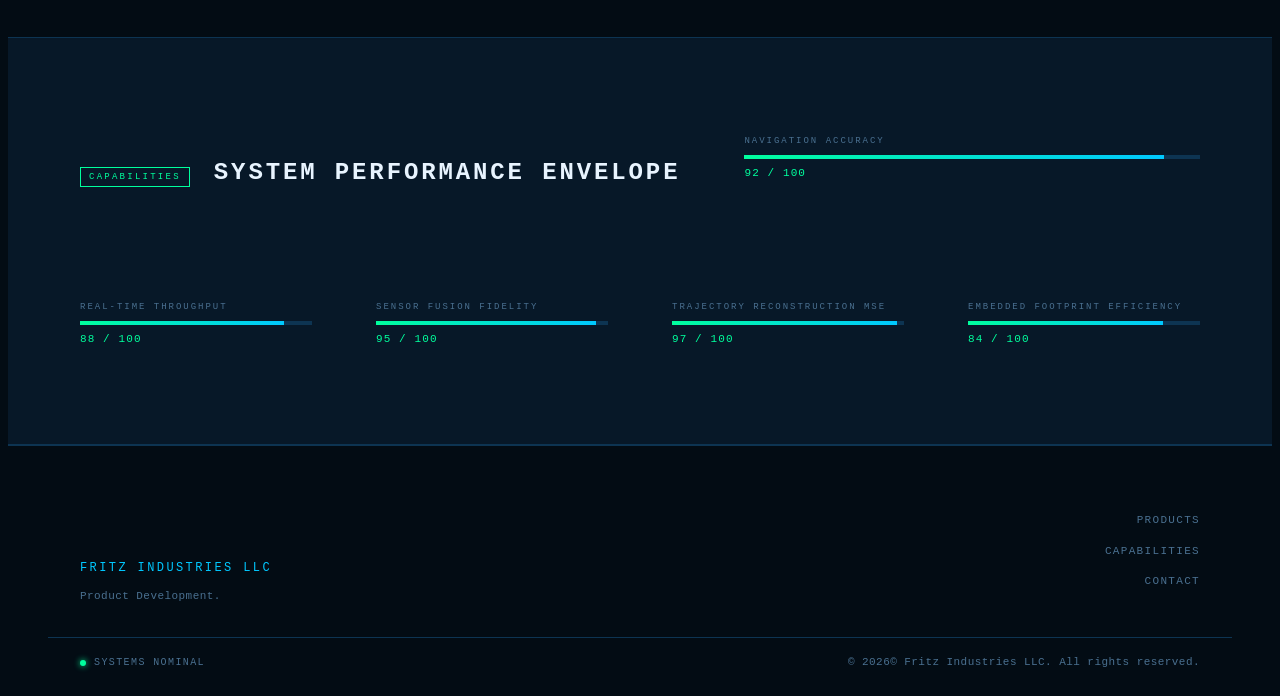
==== commit a901b420: "misc - fritz industries llc - diy-lathe-controller - fi-pro-form-demonstrator" ====
--- a/index.html
+++ b/index.html
@@ -28,7 +28,7 @@
     <div class="bracket bracket-br"></div>
 
     <div class="hero-content">
-      <p class="hero-tag">// Flatball 6-DOF RandD &amp; Product Development</p>
+      <p class="hero-tag">// Flatball 6-DOF R&amp;D &amp; Product Development</p>
       <h1 class="hero-title">Fritz&nbsp;Industries&nbsp;<em>LLC</em></h1>
       <p class="hero-sub">
         #enjoytheride
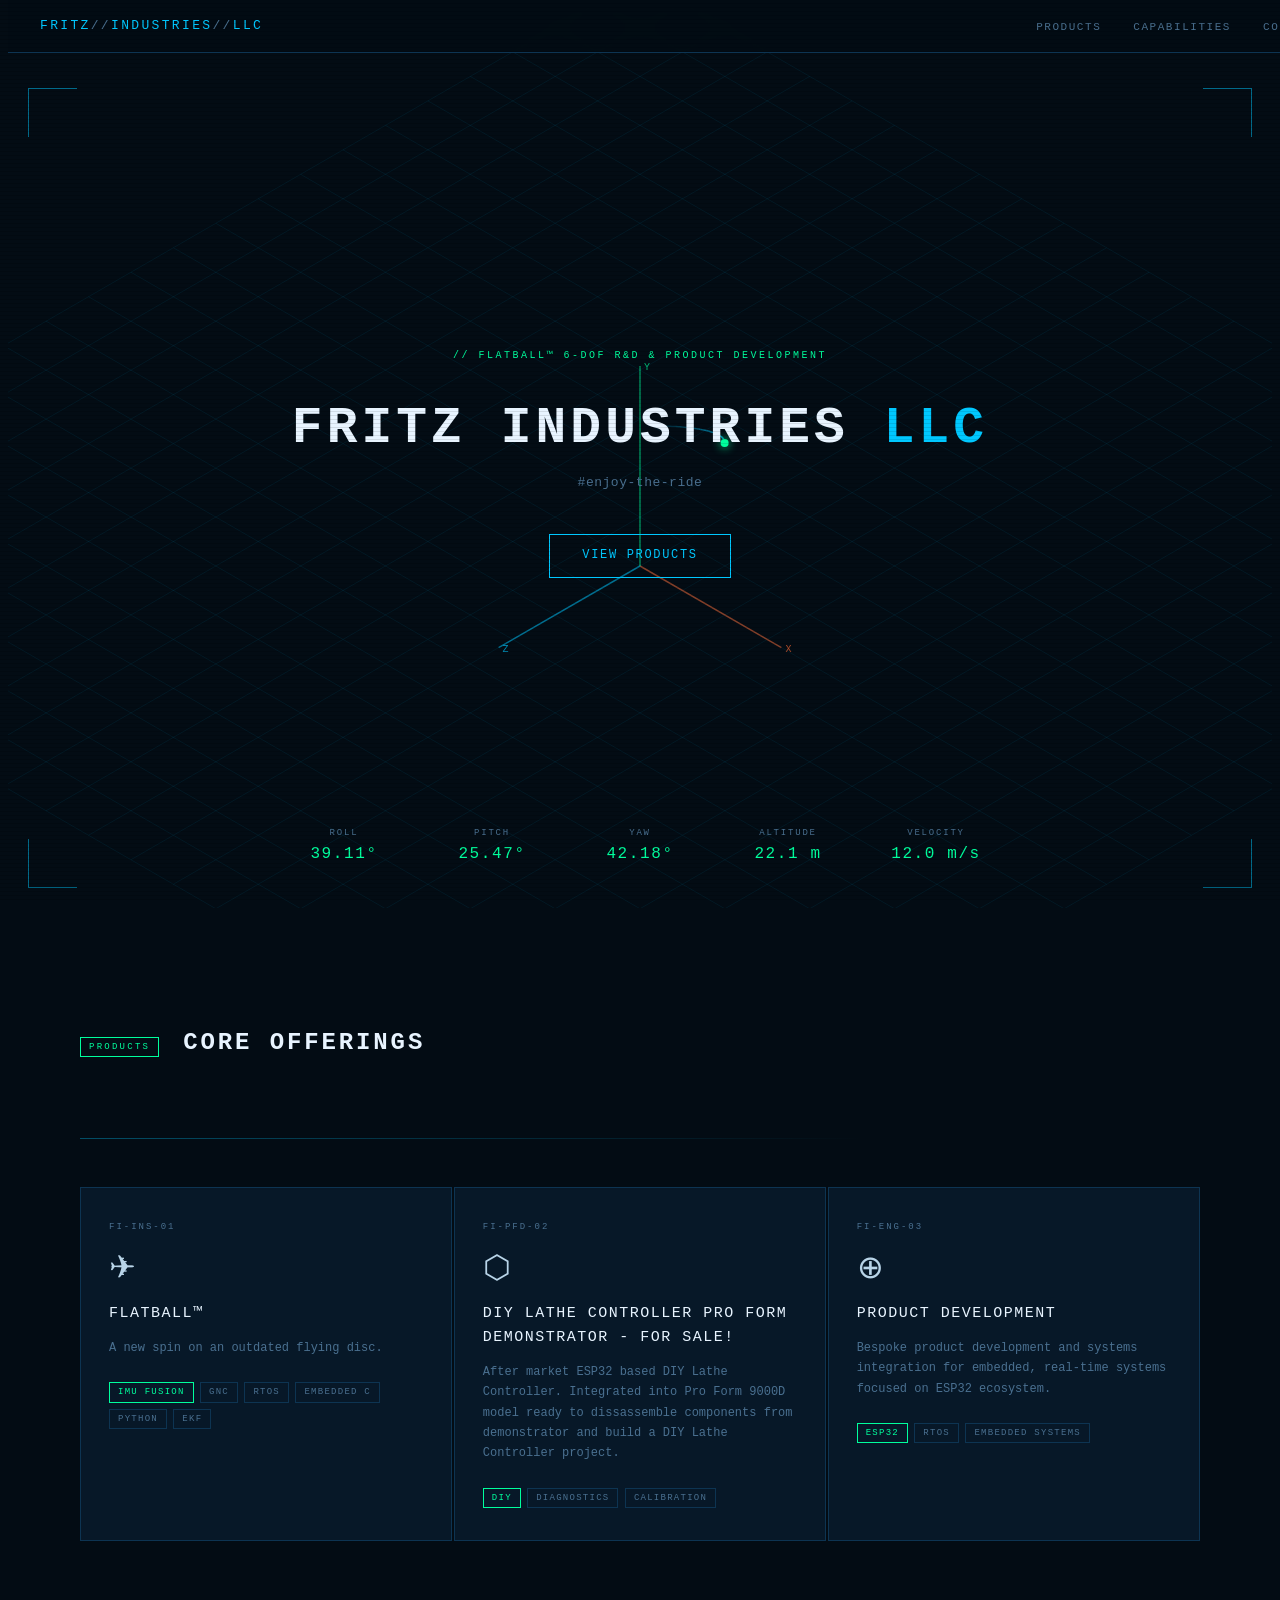
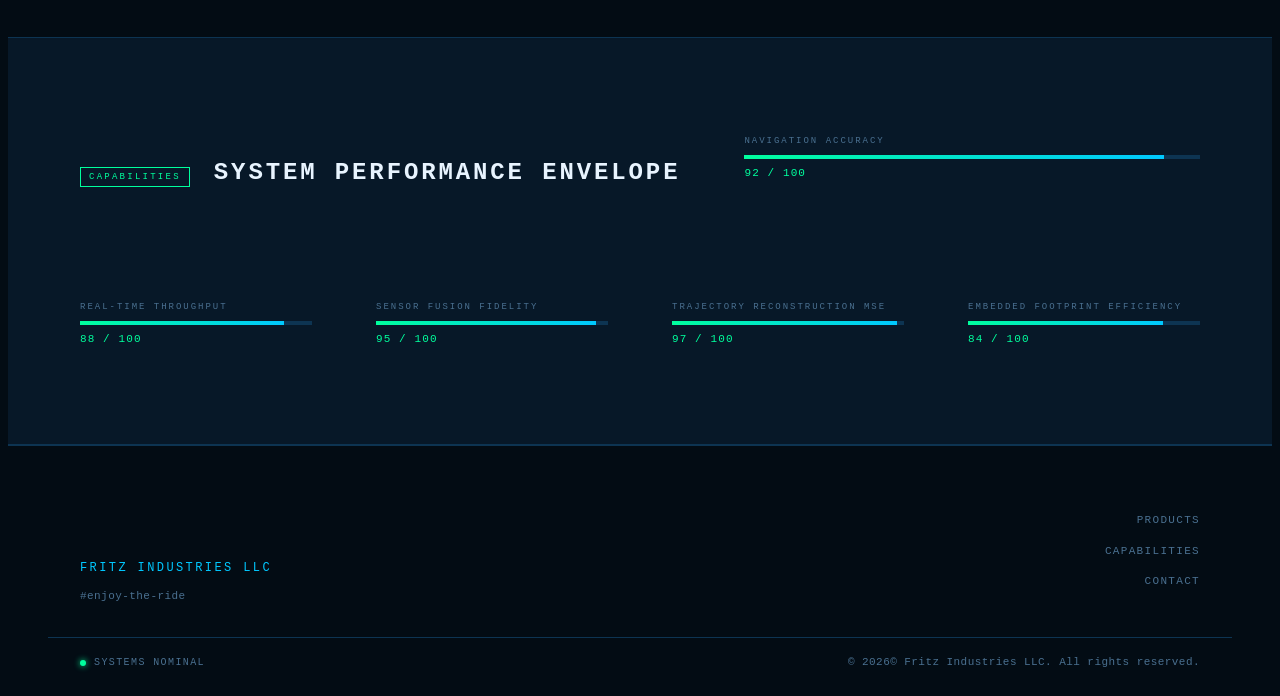
==== commit 79d0429c: "misc - fritz industries llc - landing page wip" ====
--- a/index.html
+++ b/index.html
@@ -10,7 +10,7 @@
 
   <!-- ── Navigation ─────────────────────────────────────────────── -->
   <nav>
-    <div class="nav-brand">Fritz<span>//</span>Industries</div>
+    <div class="nav-brand">Fritz<span>//</span>Industries<span>//</span>LLC</div>
     <ul class="nav-links">
       <li><a href="#products">Products</a></li>
       <li><a href="#capabilities">Capabilities</a></li>
@@ -28,10 +28,10 @@
     <div class="bracket bracket-br"></div>
 
     <div class="hero-content">
-      <p class="hero-tag">// Flatball 6-DOF R&amp;D &amp; Product Development</p>
+      <p class="hero-tag">// Flatball™ 6-DOF R&amp;D &amp; Product Development</p>
       <h1 class="hero-title">Fritz&nbsp;Industries&nbsp;<em>LLC</em></h1>
       <p class="hero-sub">
-        #enjoytheride
+        #enjoy-the-ride
       </p>
       <a href="#products" class="hero-cta">View Products</a>
     </div>
@@ -120,10 +120,9 @@
         <div class="product-card">
           <div class="product-id">FI-ENG-03</div>
           <span class="product-icon">⊕</span>
-          <div class="product-name">Embedded Integration Services</div>
+          <div class="product-name">Product Development</div>
           <p class="product-desc">
-            Custom firmware development, board bring-up, and systems integration
-            for embedded, real-time systems focused on ESP32 ecosystem.
+            Bespoke product development and systems integration for embedded, real-time systems focused on ESP32 ecosystem.
           </p>
           <div class="product-tags">
             <span class="tag tag-accent">ESP32</span>
@@ -182,7 +181,7 @@
       <div>
         <div class="footer-brand">Fritz Industries LLC</div>
         <div class="footer-copy">
-          Product Development.
+          #enjoy-the-ride
         </div>
       </div>
       <ul class="footer-links">
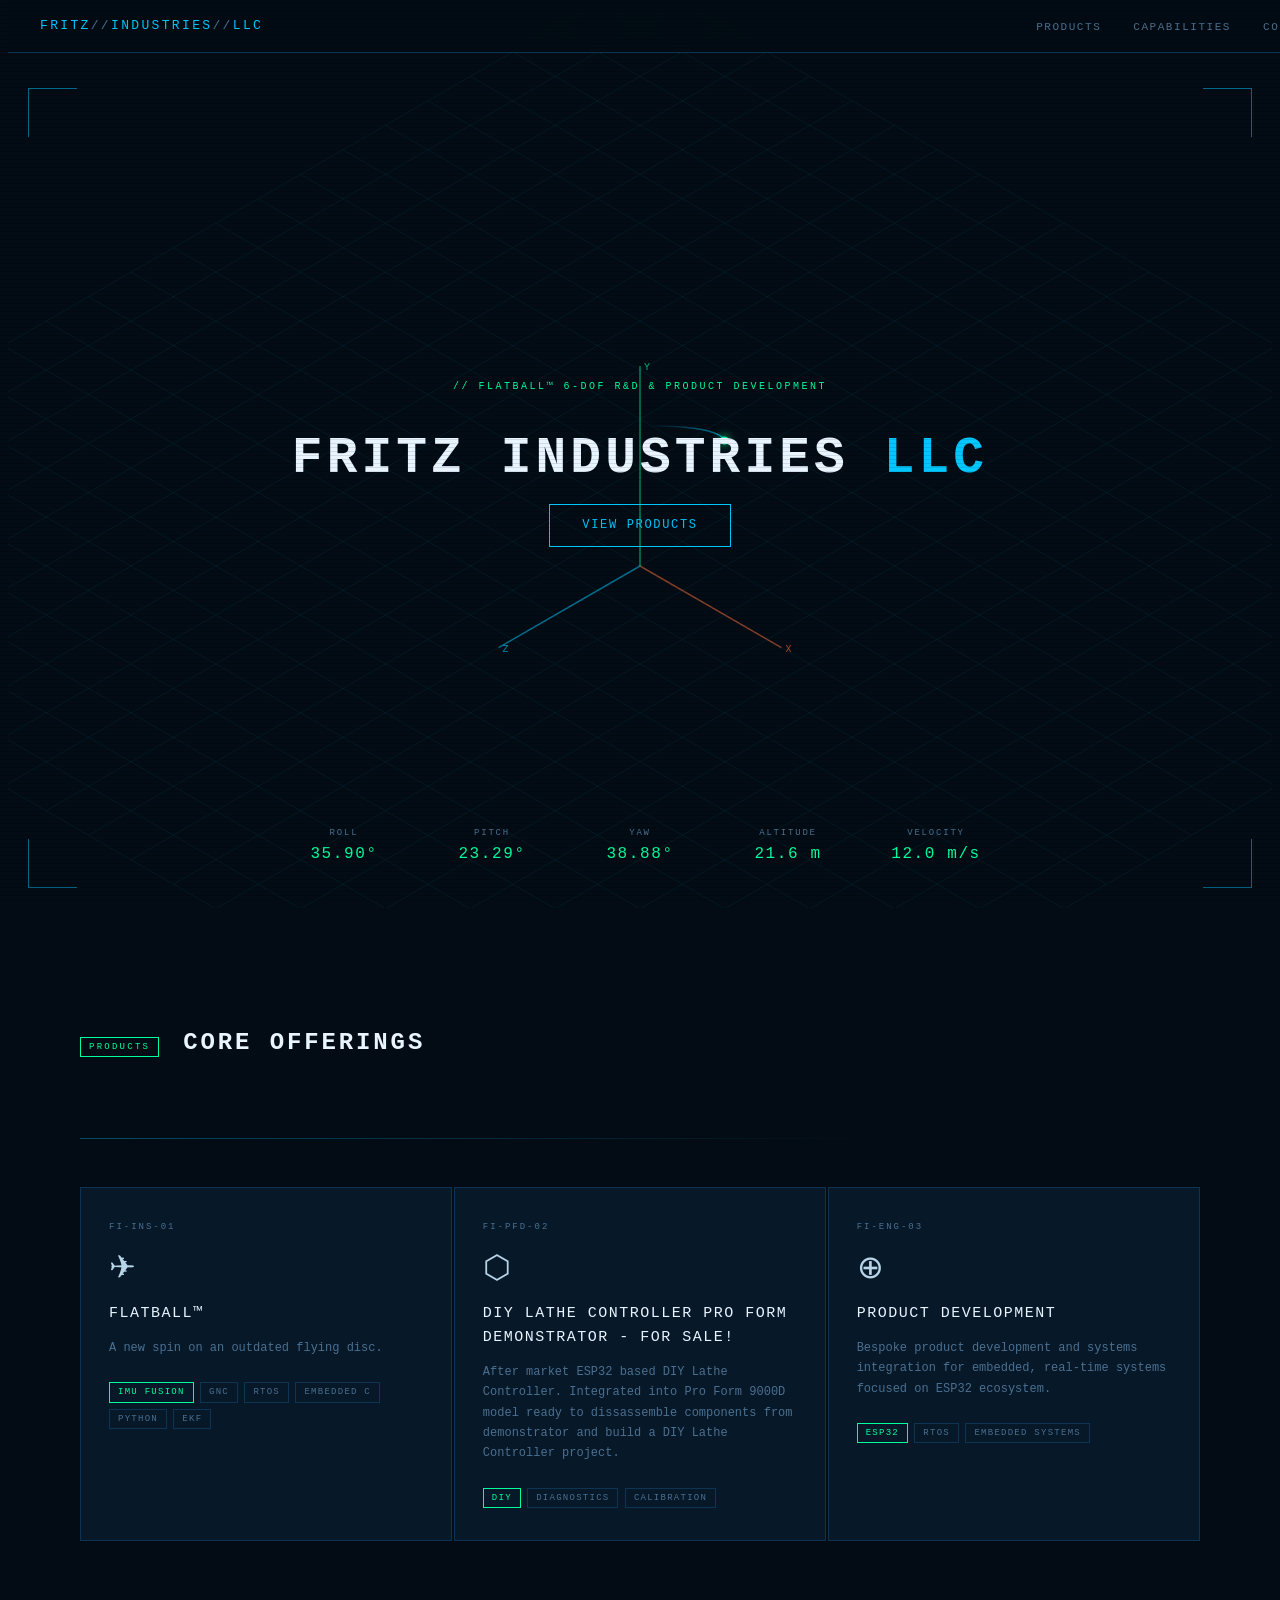
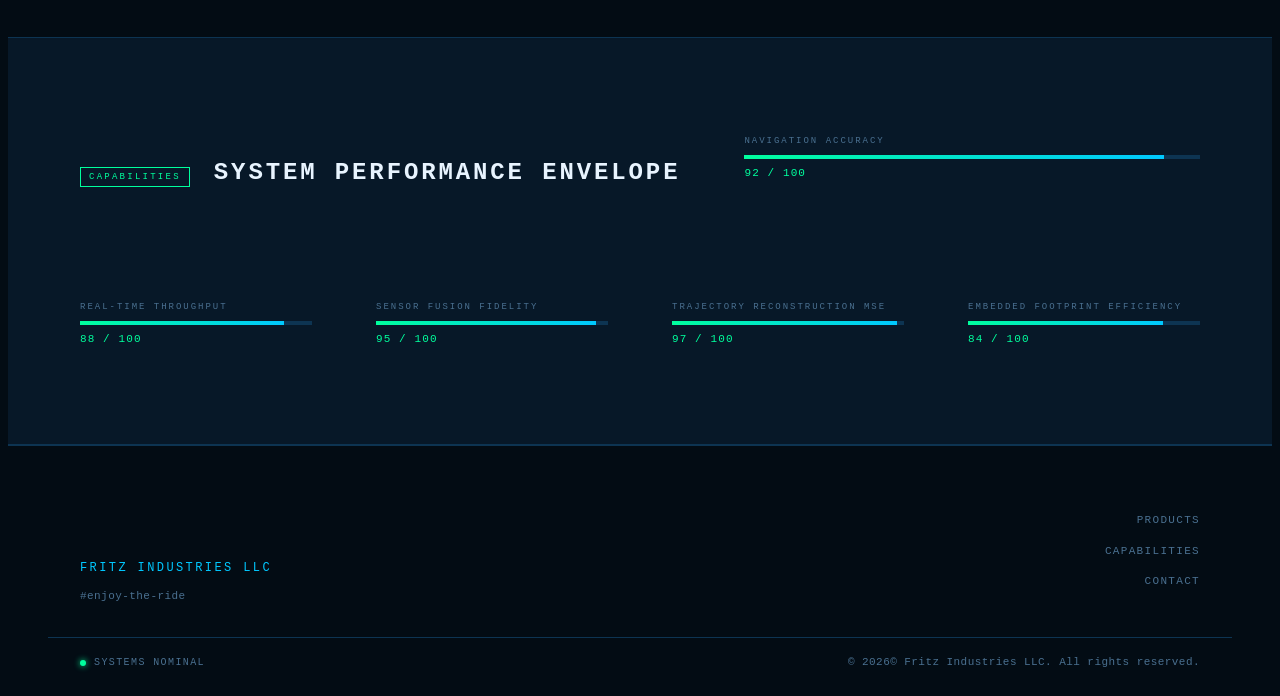
==== commit ce288ddd: "misc - tweak to home page" ====
--- a/index.html
+++ b/index.html
@@ -30,9 +30,6 @@
     <div class="hero-content">
       <p class="hero-tag">// Flatball™ 6-DOF R&amp;D &amp; Product Development</p>
       <h1 class="hero-title">Fritz&nbsp;Industries&nbsp;<em>LLC</em></h1>
-      <p class="hero-sub">
-        #enjoy-the-ride
-      </p>
       <a href="#products" class="hero-cta">View Products</a>
     </div>
 
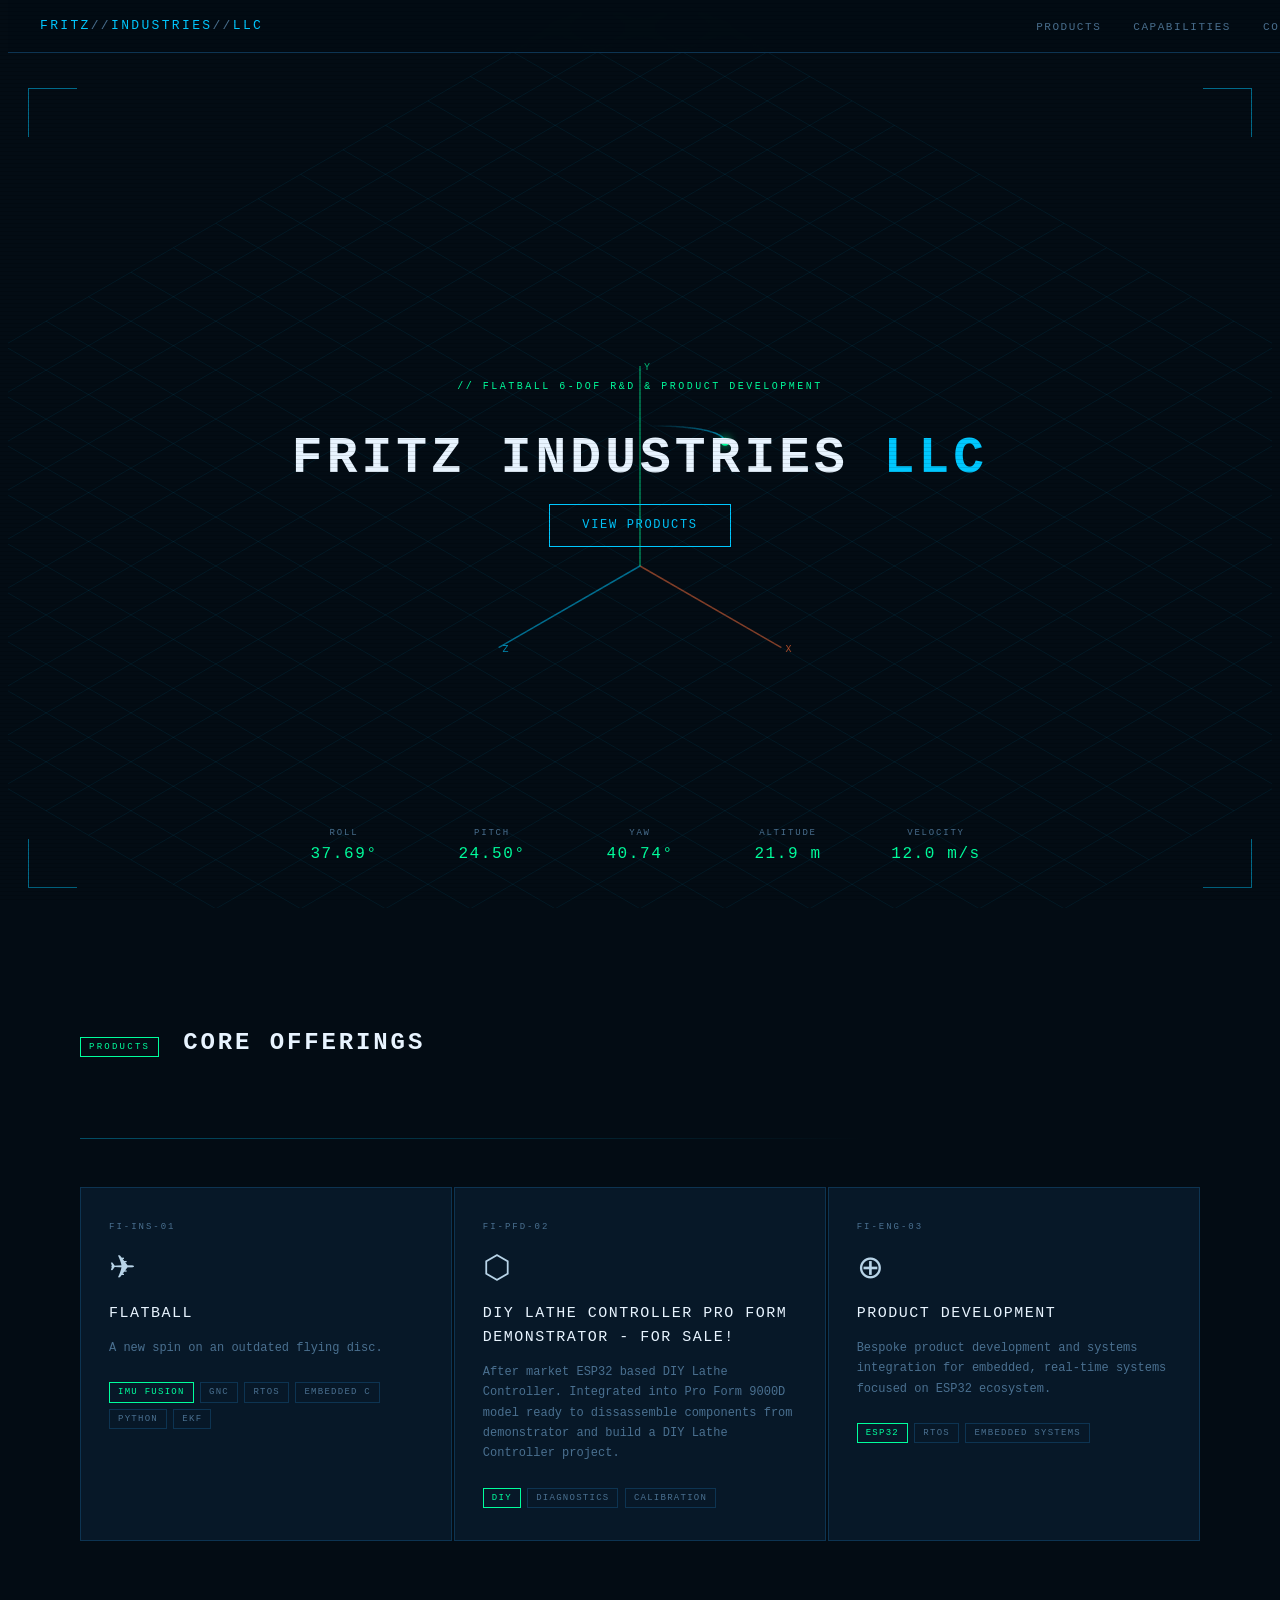
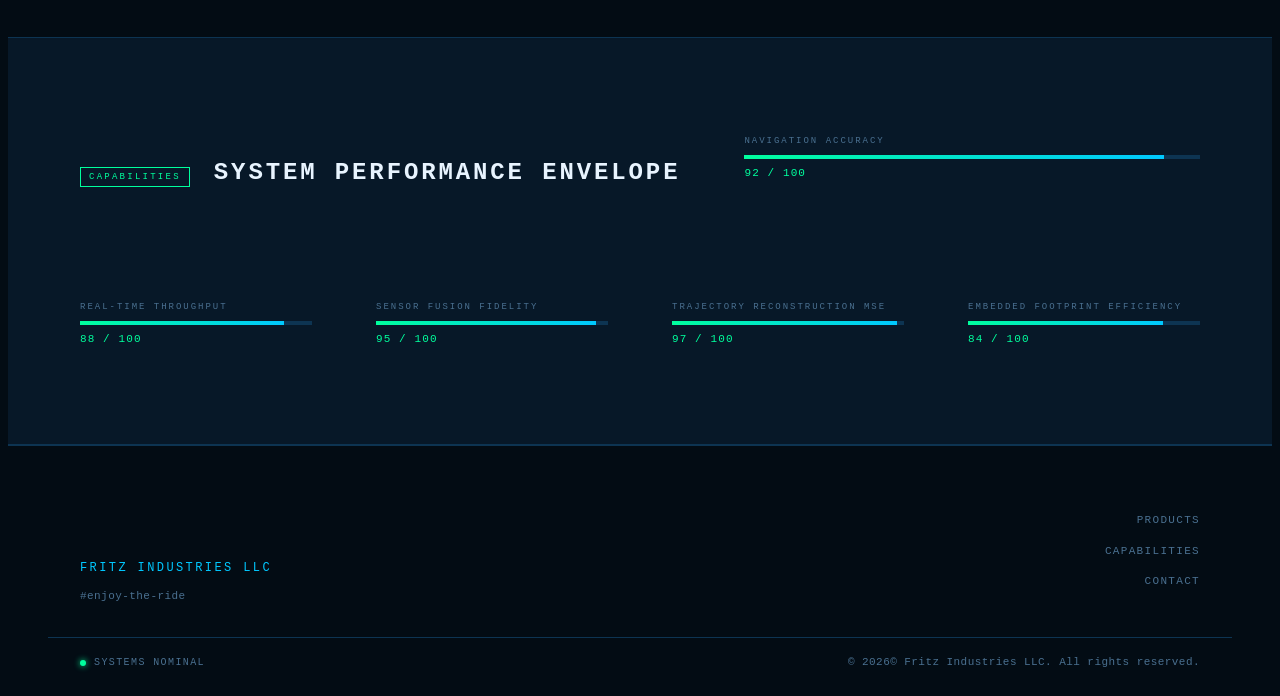
==== commit cd39d067: "misc - removed TM symbols" ====
--- a/index.html
+++ b/index.html
@@ -28,7 +28,7 @@
     <div class="bracket bracket-br"></div>
 
     <div class="hero-content">
-      <p class="hero-tag">// Flatball™ 6-DOF R&amp;D &amp; Product Development</p>
+      <p class="hero-tag">// Flatball 6-DOF R&amp;D &amp; Product Development</p>
       <h1 class="hero-title">Fritz&nbsp;Industries&nbsp;<em>LLC</em></h1>
       <a href="#products" class="hero-cta">View Products</a>
     </div>
@@ -76,7 +76,7 @@
 			href="https://fritz-industries-llc.github.io/products/flatball/index.html" 
 			style="text-decoration: none; color: inherit;"
 		  >
-		  FLATBALL™
+		  FLATBALL
 		  </a>
 		  </div>
           <p class="product-desc">
